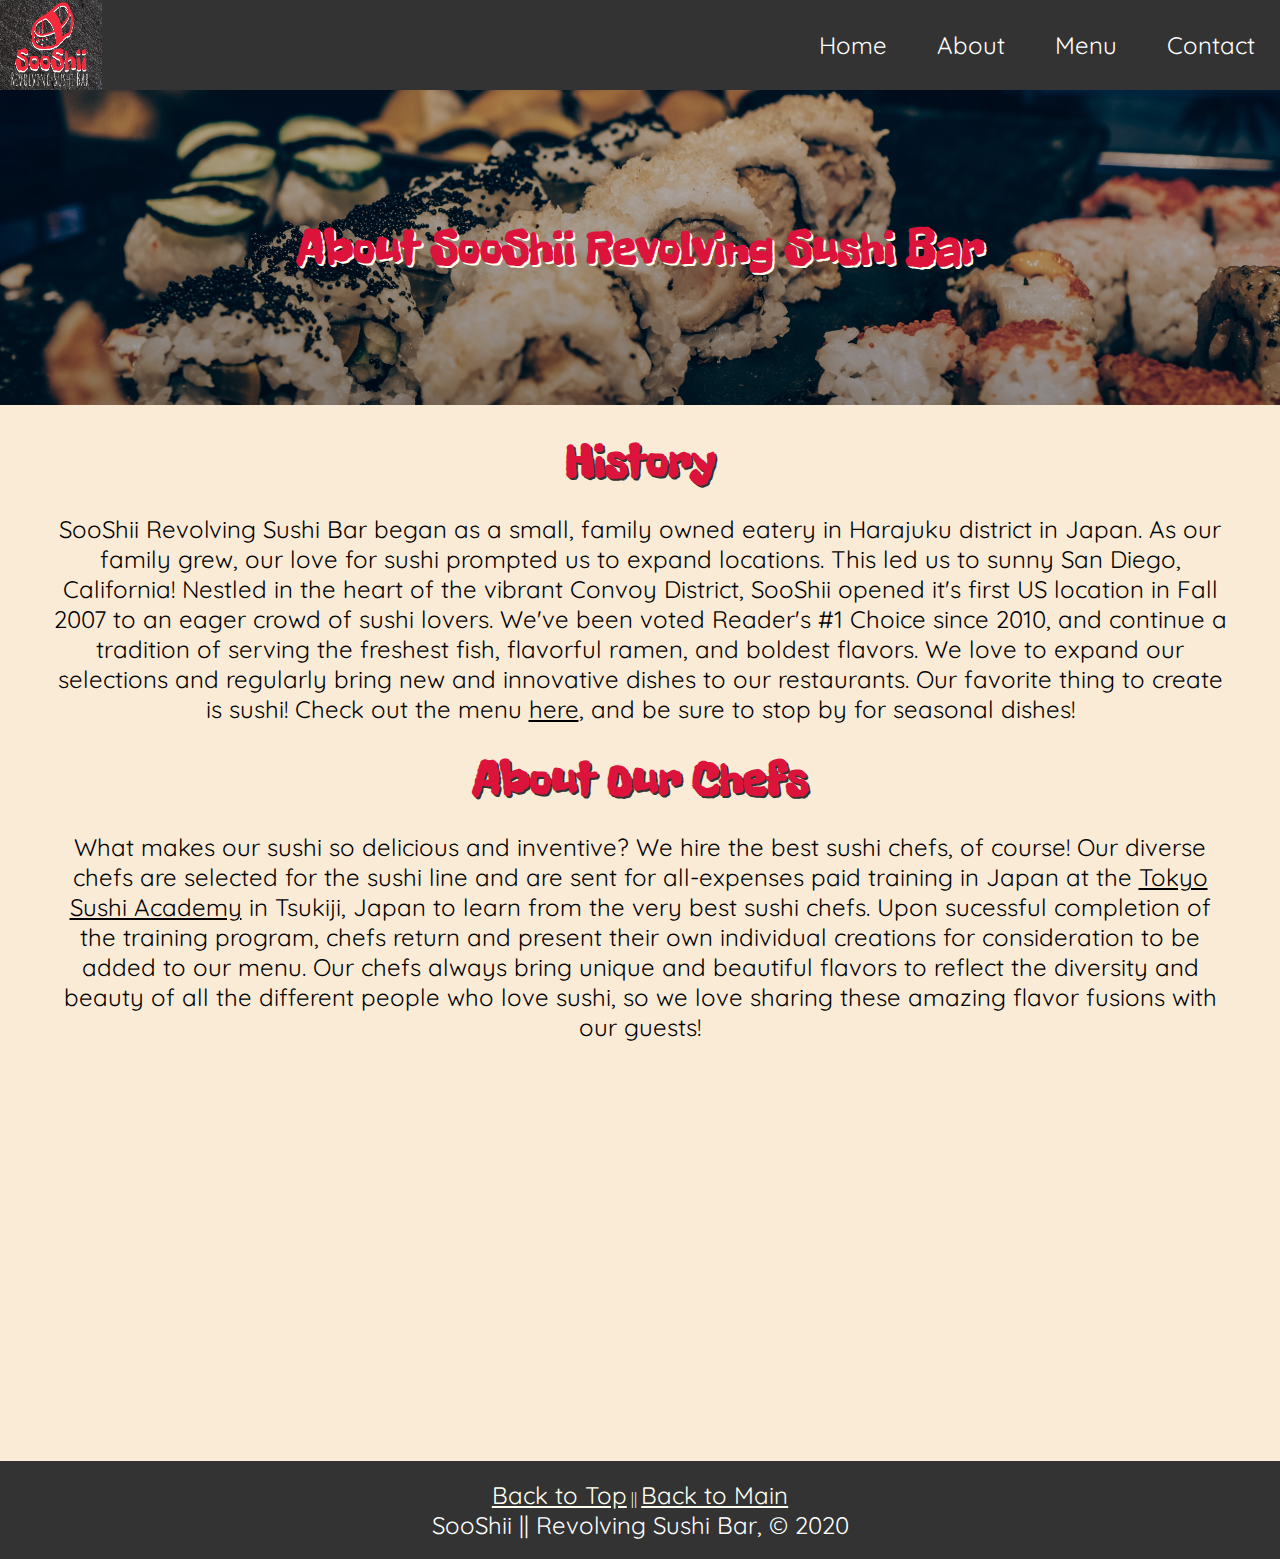
==== about.html @ 66239e0b "Files added" ====
<!DOCTYPE html>
<html lang="en">
    <head>
        <meta charset="UTF-8">
        <meta name="viewport" content="width=device-width, initial-scale=1.0">
        <link rel="stylesheet" href="css/style.css">
        <link href="https://fonts.googleapis.com/css?family=Freckle+Face|Quicksand&display=swap" rel="stylesheet">
        <title>SooShii || Sushi Bar</title>
    </head>

    <nav>
      <img src="images/SooShii-logo.png" class="logo-img" alt="logo">
        <ul>
          <li><a href="index.html">Home</a></li>
          <li><a class="active" href="#about">About</a></li>
          <li><a href="menu.html">Menu</a></li>
          <li><a href="contact.html">Contact</a></li>
        </ul>
    </nav>
      
      <div class="hero-header">
            <div id="home" class="hero-text-box">
                <h1>About SooShii Revolving Sushi Bar</h1>
            </div>
      </div>

      <div id="about" class="about-section">
        <h1>History</h1>
        <p class="about-blurb">SooShii Revolving Sushi Bar began as a small, family owned eatery in Harajuku district in Japan. As our family grew, our love for sushi prompted us to expand locations.
          This led us to sunny San Diego, California! Nestled in the heart of the vibrant Convoy District, SooShii opened it's first US location in Fall 2007 to an eager crowd of sushi lovers. We've been voted
          Reader's #1 Choice since 2010, and continue a tradition of serving the freshest fish, flavorful ramen, and boldest flavors. We love to expand our selections and regularly bring
          new and innovative dishes to our restaurants. Our favorite thing to create is sushi! Check out the menu <a href="menu.html">here</a>, and be sure to stop by for seasonal dishes!</p>

        <h1>About Our Chefs</h1>
        <p class="about-blurb">What makes our sushi so delicious and inventive? We hire the best sushi chefs, of course! Our diverse chefs are selected for the sushi line and are sent for all-expenses 
          paid training in Japan at the <a href="https://sushischool.jp/" target="_blank">Tokyo Sushi Academy</a> in Tsukiji, Japan to learn from the very best sushi chefs. Upon sucessful completion
        of the training program, chefs return and present their own individual creations for consideration to be added to our menu. Our chefs always bring unique and beautiful flavors to reflect 
        the diversity and beauty of all the different people who love sushi, so we love sharing these amazing flavor fusions with our guests!</p>
    <div class="video" alt="Video of someone ordering sushi at a restaurant in first person view.">
      <iframe width="560" height="315" src="https://www.youtube.com/embed/3wAQxJeyyXo" frameborder="0" allow="accelerometer; autoplay; encrypted-media; gyroscope; picture-in-picture" allowfullscreen></iframe>
    </div>
  </div>

  <footer>
    <a href="#">Back to Top</a> || <a href="index.html">Back to Main</a>
    <br>
    <p>SooShii || Revolving Sushi Bar, &copy; 2020</p>
  </footer>
    
    </body>
    </html>
---- css/style.css ----
/* GENERAL STYLES */

* {
    box-sizing: border-box;
    padding:0;
    margin:0;
  }

  img {
    height: auto;
    width: 100%;
  }

  html {
    scroll-behavior: smooth;
  }

  li, a, p {
    font-family: 'Quicksand', sans-serif;
    font-size: 1.5rem;
    text-decoration: none;
  }

  a:hover {
    color: ivory;
  }

  h1 {
    color: crimson;
    font-family: 'Freckle Face', cursive;
    font-size: 3rem;
    text-align: center;
  }


/* NAVBAR STYLES */

.logo-img {
  height: auto;
  width: 8%;
}

nav {
  display: flex;
  background-color: #333;
}

nav ul {
  width: 100%;
  display: flex;
  justify-content: flex-end;
  align-items: center;
  flex-wrap: wrap;
  list-style-type: none;
  margin: 0;
  padding: 0;
  overflow: hidden;
  text-align: center;
}

li a {
  display: flex;
  color: white;
  text-align: center;
  padding: 30px 25px;
  text-decoration: none;
}

li a:hover {
  background-color: #111;
}

/* HEADER STYLES */

.hero-text-box {
  background-image: 
    linear-gradient(
      rgba(0, 0, 0, 0.2),
      rgba(0, 0, 0, 0.4)
    ),
    url(../images/fancy-party.jpg);
  background-position: center;
  background-repeat: no-repeat;
  background-size: cover;
  padding: 10%;
  color: crimson;
  font-family: 'Freckle Face', cursive;
  font-size: 3rem;
  text-shadow: 2px 2px ivory;
}

/* ABOUT SECTION */

#about {
  background-color: antiquewhite;
  padding: 2%;
}

.about-section h1 {
  text-shadow: 2px 2px #333;
}

.about-blurb {
  text-align: center;
  margin: 2%;
}

.about-blurb a:link, .about-blurb a:visited {
  color: black;
  text-decoration: underline;
}

.about-blurb a:hover, .about-blurb a:active {
  color: red;
  text-decoration: underline;
}

.video {
  text-align: center;
  padding: 2%;
}

/* MENU SECTION */

#menu {
  background-image:
  linear-gradient(
      rgba(0, 0, 0, 0.2),
      rgba(0, 0, 0, 0.5)
    ),
    url(../images/chopsticks-bg.jpg);
    background-position: center;
    background-repeat: no-repeat;
    background-size: cover;
    background-attachment: fixed;
    padding: 2%;
}

.menu-blurb {
  color: ivory;
  text-align: center;
  margin: 2%;
}

.menu-section h1{
  text-shadow: 2px 2px ivory;
}

.menu-blurb a:link, .menu-blurb a:visited {
  color: ivory;
  text-decoration: underline;
}

.menu-blurb a:hover, .menu-blurb a:active {
  color: red;
  text-decoration: underline;
}

.gallery-grid {
	display: flex;
	justify-content: center;
	margin: 15px;
}

.gallery-grid img {
	height: auto;
	width: 25%;
	padding: 10px;
}

/* CONTACT SECTION */

#contact {
  padding: 25px;
}

.contact-section {
  display: flex;
  flex-direction: column;
  align-items: center;
  background-color: rgb(128, 2, 27);
}

.contact-section h1 {
  color: rgb(29, 29, 29);
  text-shadow: 2px 2px ivory;
  margin: 2%
}

.contact-section a:link, .contact-section a:visited {
  color: black;
  text-decoration: underline;
}

.contact-section a:hover, .contact-section a:active {
  color: red;
  text-decoration: underline;
}

.contact-form {
  margin: 2%;
  width: 70%;
  border-radius: 5px;
  background-color: #ecdddd;
  padding: 20px;
}

label {
  font-family: 'Quicksand', sans-serif;
}

input[type=text], input[type=email], select, textarea {
  width: 100%;
  padding: 12px;
  border: 1px solid #ccc;
  border-radius: 4px;
  box-sizing: border-box;
  margin-top: 6px;
  margin-bottom: 16px;
  resize: vertical;
}

input[type=submit] {
  background-color: rgb(247, 104, 104);
  color: rgb(0, 0, 0);
  padding: 12px 20px;
  border: none;
  border-radius: 4px;
  cursor: pointer;
}

input[type=submit]:hover {
  background-color: #f59279;
}

.contact-faq {
  width: 100%;
  padding: 2%;
  background-color: antiquewhite;
  text-align: center;
} 

/* FOOTER */

footer {
	background-color: #333;
	color: white;
	text-align: center;
	padding: 1.5%;
	margin: auto;
}

footer a:link, footer a:visited {
  color: ivory;
  text-decoration: underline;
}

footer a:hover, footer a:active {
  color: red;
  text-decoration: underline;
}
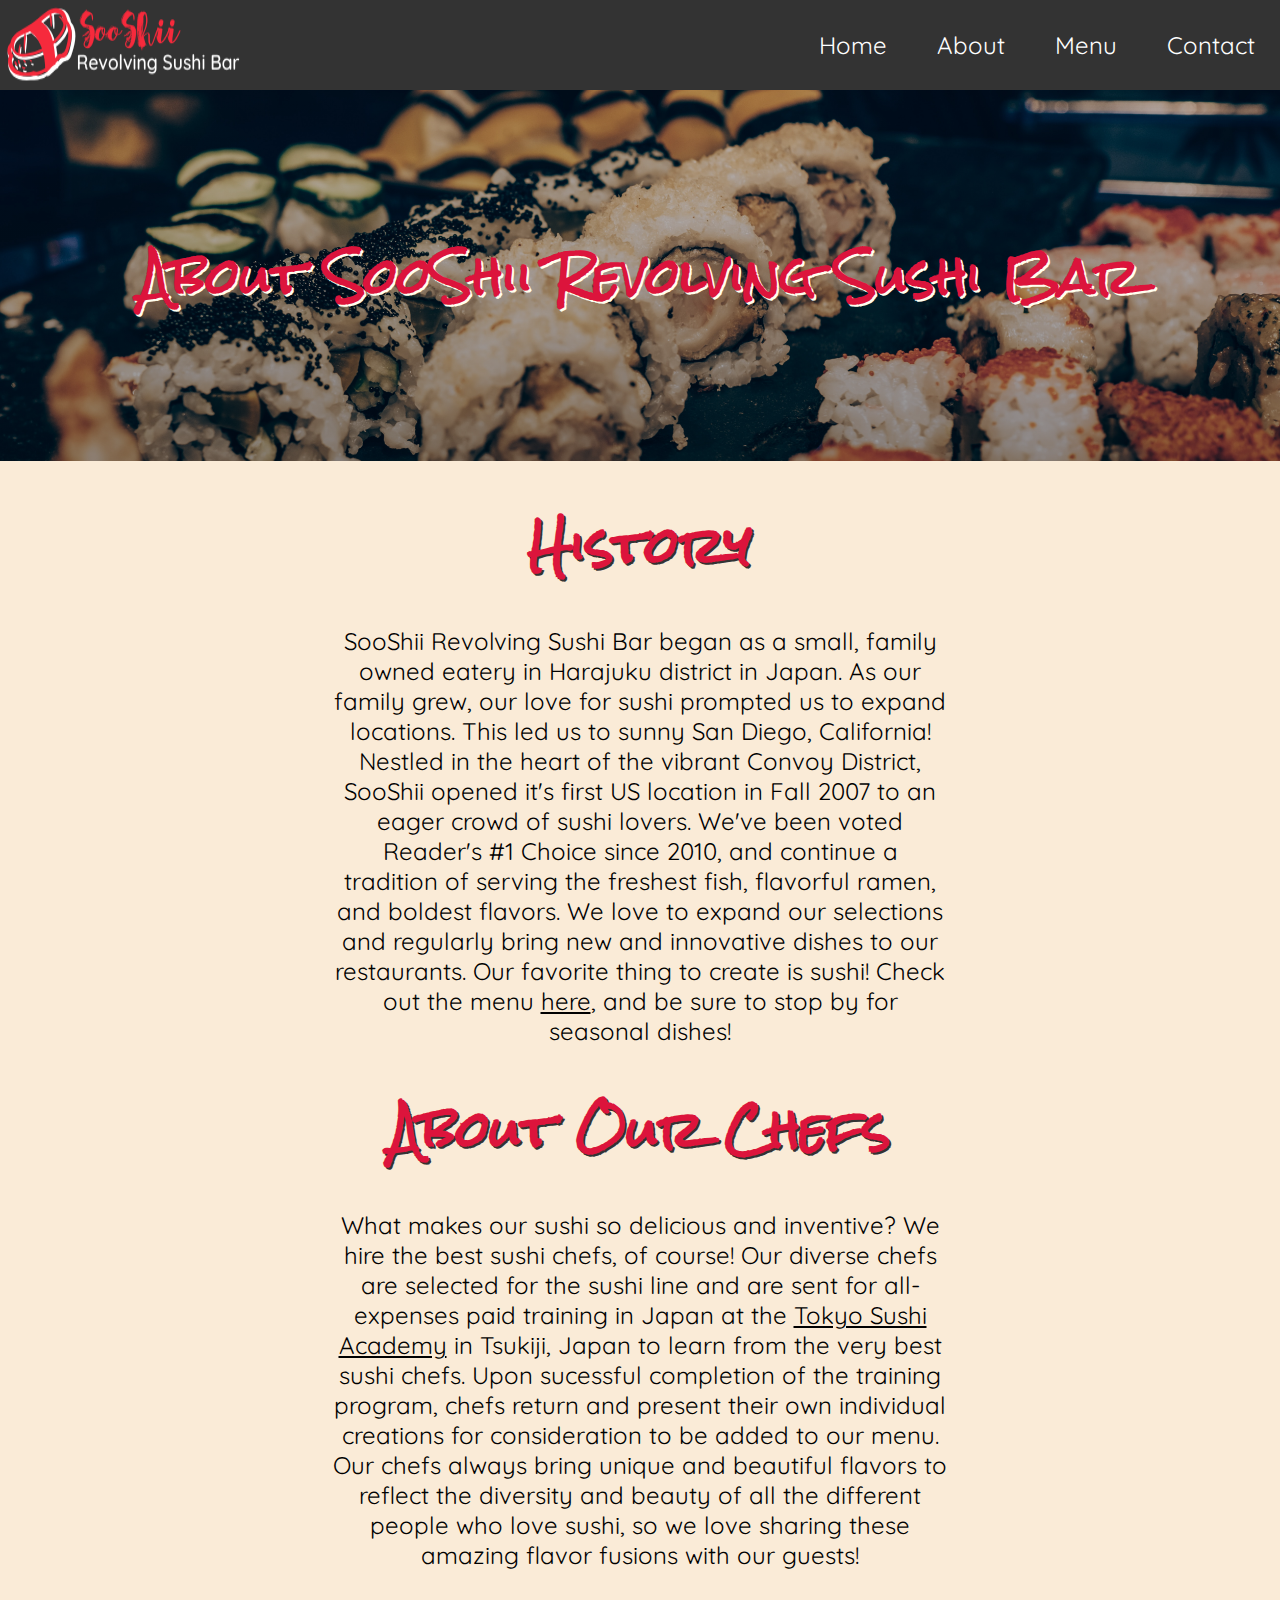
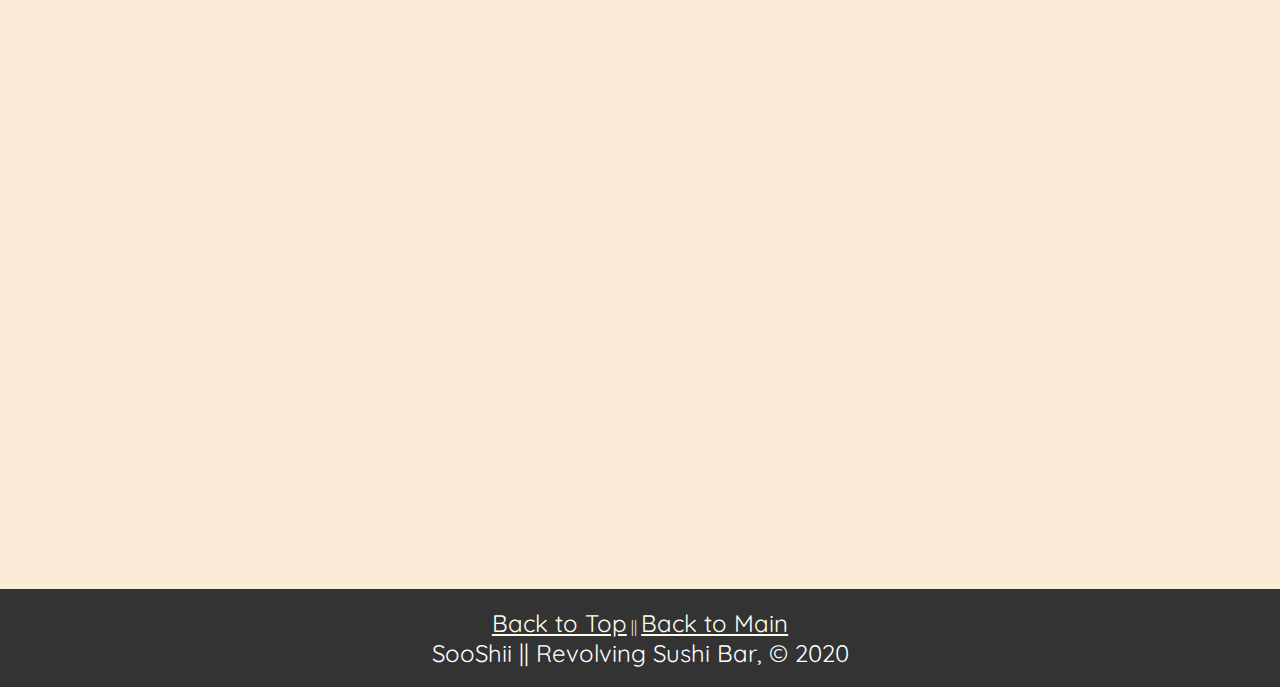
==== commit 77136aac: "Just updated everything." ====
--- a/about.html
+++ b/about.html
@@ -4,7 +4,7 @@
         <meta charset="UTF-8">
         <meta name="viewport" content="width=device-width, initial-scale=1.0">
         <link rel="stylesheet" href="css/style.css">
-        <link href="https://fonts.googleapis.com/css?family=Freckle+Face|Quicksand&display=swap" rel="stylesheet">
+        <link href="https://fonts.googleapis.com/css?family=Quicksand|Rock+Salt&display=swap" rel="stylesheet">
         <title>SooShii || Sushi Bar</title>
     </head>
 
@@ -37,7 +37,7 @@
         of the training program, chefs return and present their own individual creations for consideration to be added to our menu. Our chefs always bring unique and beautiful flavors to reflect 
         the diversity and beauty of all the different people who love sushi, so we love sharing these amazing flavor fusions with our guests!</p>
     <div class="video" alt="Video of someone ordering sushi at a restaurant in first person view.">
-      <iframe width="560" height="315" src="https://www.youtube.com/embed/3wAQxJeyyXo" frameborder="0" allow="accelerometer; autoplay; encrypted-media; gyroscope; picture-in-picture" allowfullscreen></iframe>
+      <iframe width="760" height="515" src="https://www.youtube.com/embed/3wAQxJeyyXo" frameborder="0" allow="accelerometer; autoplay; encrypted-media; gyroscope; picture-in-picture" allowfullscreen></iframe>
     </div>
   </div>
 
--- a/css/style.css
+++ b/css/style.css
@@ -27,17 +27,16 @@
 
   h1 {
     color: crimson;
-    font-family: 'Freckle Face', cursive;
+    font-family: 'Rock Salt', cursive;
     font-size: 3rem;
     text-align: center;
   }
 
-
 /* NAVBAR STYLES */
 
 .logo-img {
   height: auto;
-  width: 8%;
+  width: 20%;
 }
 
 nav {
@@ -84,7 +83,7 @@
   background-size: cover;
   padding: 10%;
   color: crimson;
-  font-family: 'Freckle Face', cursive;
+  font-family: 'Rock Salt', cursive;
   font-size: 3rem;
   text-shadow: 2px 2px ivory;
 }
@@ -92,6 +91,9 @@
 /* ABOUT SECTION */
 
 #about {
+  display: flex;
+  flex-direction: column;
+  align-items: center;
   background-color: antiquewhite;
   padding: 2%;
 }
@@ -102,6 +104,7 @@
 
 .about-blurb {
   text-align: center;
+  max-width: 50%;
   margin: 2%;
 }
 
@@ -113,6 +116,16 @@
 .about-blurb a:hover, .about-blurb a:active {
   color: red;
   text-decoration: underline;
+}
+
+.button {
+	color: black;
+	text-decoration: none;
+	background-color: crimson;
+  border: solid black 2px;
+  border-radius: 4px;
+  padding: 15px;
+  margin: 25px;;
 }
 
 .video {
@@ -134,11 +147,15 @@
     background-size: cover;
     background-attachment: fixed;
     padding: 2%;
+    display: flex;
+    flex-direction: column;
+    align-items: center;
 }
 
 .menu-blurb {
   color: ivory;
   text-align: center;
+  max-width: 50%;
   margin: 2%;
 }
 
@@ -165,7 +182,12 @@
 .gallery-grid img {
 	height: auto;
 	width: 25%;
-	padding: 10px;
+  padding: 10px;
+  transition: all 1s;
+}
+
+.gallery-grid img:hover {
+  transform: scale(1.1);
 }
 
 /* CONTACT SECTION */
@@ -240,6 +262,10 @@
   text-align: center;
 } 
 
+.faq-p {
+  color: white;
+}
+
 /* FOOTER */
 
 footer {
